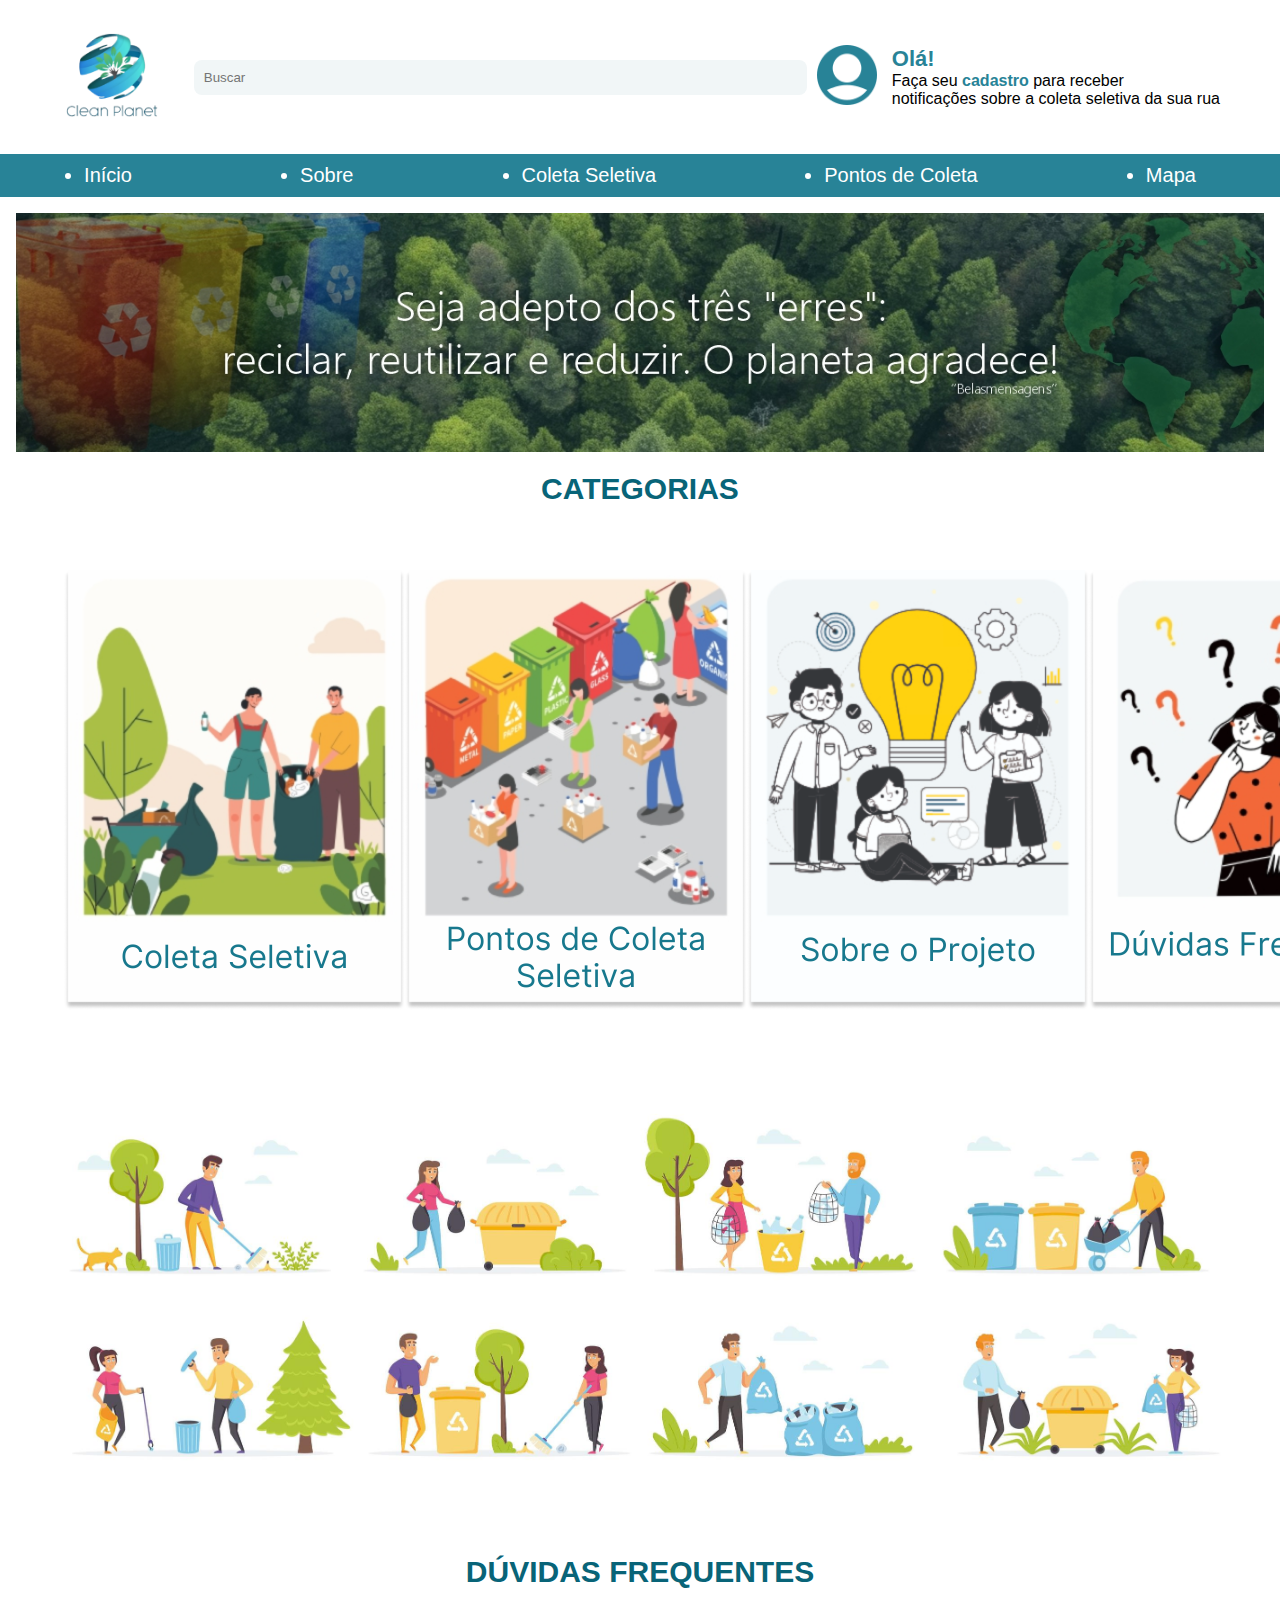
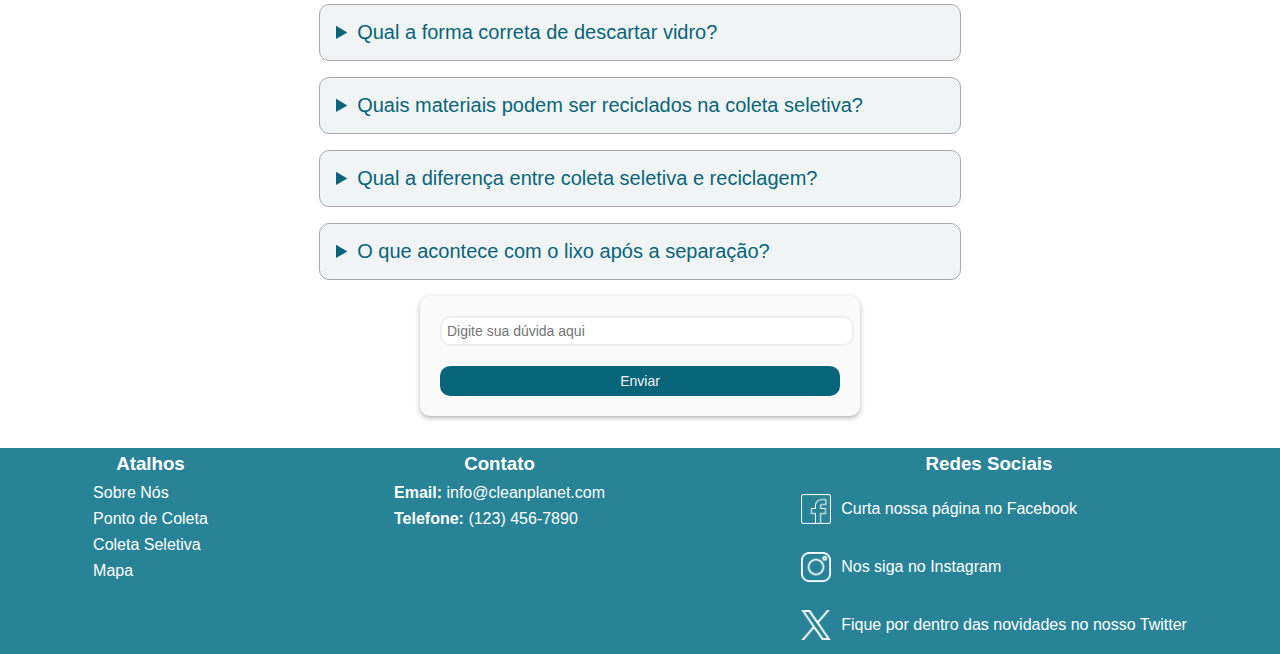
==== codigo-fonte/pages/home/index.html @ fd91656a "Arrumando o botão de enviar a dúvida" ====
<!DOCTYPE html>
<html lang="pt-br">
<head>
    <meta charset="UTF-8">
    <meta name="viewport" content="width=device-width, initial-scale=1.0">
    <title>Clean Planet</title>
    <link rel="stylesheet" href="../../css/global/global.css">
    <link rel="stylesheet" href="../../css/global/header.css">
    <link rel="stylesheet" href="../../css/global/">
    <link rel="stylesheet" href="../../css/home.css">

    
</head>

<body>
    <header>
        
        <div class="menu">
            <div class="logo">
            <a href="../home/index.html"><img src="../../img/header/logo.png" alt=""></a>
         </div>
            <div class="search">
            <input type="text" placeholder="Buscar">
            
            </div>
            <div class="user-icon">
            <a href="../editarCadastro/editarCadastro.html"><img src="../../img/header/usuario.png" alt="Icone Usuário" class="icon"></a>
            <span id="login">
                
                <span class="ola">Olá!</span><br>
                Faça seu <a href="../cadastro/cadastro.html" class="cadastro">cadastro</a> para receber <br>
                notificações sobre a coleta seletiva da sua rua
            </span>
            </div> 
        </div>
        <nav class="sub-header">
        <a href="../../pages/home/index.html"> <li>Início</li></a>
        <a href="../../pages/sobreNos/sobreNos.html"><li>Sobre</li></a>
        <a href="../../pages/coletaSeletiva/coletaSeletiva.html"><li>Coleta Seletiva</li></a>
        <a href="../../pages/pontosDeColeta/pontosDeColeta.html"><li>Pontos de Coleta</li></a>
        <a href="../../pages/mapa/mapa.html"><li>Mapa</li></a>
        
        </nav>
    </header>

    <section class="banner">
        <img src="/codigo-fonte/img/home/banner.png" alt="foto seja adepto dos três erres" class="img">
    </section>

    <section class="categorias">
        <h2 class="categorias__titulo">CATEGORIAS</h2>
        <ul  class="categorias__lista">
            <li class="categorias__item">
                <a href="/codigo-fonte/pages/coletaSeletiva/coletaSeletiva.html" class="categorias-texto categorias__link">
                    <img src="/codigo-fonte/img/home/coleta seletiva.png"></a>
             </li>
            <li class="categorias__item">
                    <a href="/codigo-fonte/pages/pontosDeColeta/pontosDeColeta.html" class="categorias-texto categorias__link">
                        <img src="/codigo-fonte/img/home/ponto de coleta.png"></a>
            </li>
             <li class="categorias__item">
                    <a href="/codigo-fonte/pages/sobreNos/sobreNos.html" class="categorias-texto categorias__link">
                         <img src="/codigo-fonte/img/home/sobre.png"></a>
            </li>
            <li class="categorias__item">
                <a href="#" class="categorias-texto categorias__link">
                    <img src="/codigo-fonte/img/home/dúvidas.png"></a>
            </li>
        </ul>
    </section>

    <section>
        <img src="/codigo-fonte/img/home/banner2.jpg" class="img-noticias">
    </section>
    
    <section style="margin: 2em;">
        <h2 class="duvidas" style="padding: 0 0 0.5em 0;">DÚVIDAS FREQUENTES</h2>

        <div class="container">
                <div class="duvidas__quadrado">
                    <details>
                        <summary class="duvidas__pergunta">Qual a forma correta de descartar vidro?</summary>
                        <p class="duvidas__resposta">O vidro deve ser colocado em uma caixa de papelão.</p>

                    </details>
                </div>

                <div class="duvidas__quadrado">
                    <details> 
                        <summary class="duvidas__pergunta">Quais materiais podem ser reciclados na coleta seletiva?</summary>
                        <p class="duvidas__resposta">Os materias que podem ser reciclados podem variam de acordo com a localidade. No entanto, os materiais a seguir são geralmente aceitos na coleta seletiva: papel, papelão, vidro, plástico, metal, eletrônicos e materiais orgânicos. </p>
                    </details>
                </div>

                <div class="duvidas__quadrado">
                    <details>
                        <summary class="duvidas__pergunta">Qual a diferença entre coleta seletiva e reciclagem?</summary>
                        <p class="duvidas__resposta">A reciclagem consiste no reaproveitamento de materiais para a fabricação de matéria-prima. Ou seja, os materiais como vidro, plástico e papel são reutilizados para gerarem outros. Já a coleta seletiva é um mecanismo de recolha dos resíduos, os quais são classificados de acordo com sua origem e depositados em contentores indicados por cores. Em resumo, a coleta seletiva é a separação dos materiais e a reciclagem é a transformação das matérias primas que podem ser reaproveitadas.</p>
                    </details>
                </div>

                <div class="duvidas__quadrado">
                    <details>
                        <summary class="duvidas__pergunta">O que acontece com o lixo após a separação?</summary>
                        <p class="duvidas__resposta">Após ser coletado, esse material passa por um processo de seleção que tem por objetivo separar o lixo de acordo com suas características e identificar os produtos que estão em condições de serem reciclados. Feita essa seleção, os materiais são compactados e vendidos para a indústria como matéria-prima.</p>
                    </details>
                </div>

                <form id="form" class="form" action="https://formsubmit.co/ajax/leticia.souza@sga.pucminas.br" method="POST" data-form>
                    <div class="form-controle">
                        <input type="text" id="pergunta" placeholder="Digite sua dúvida aqui">
                    

                    </div>
                    
                    <button type="submit" data-button>Enviar</button>
                </form>


               
        </div>

    </section>


    <footer>
        <div class="Information">
            <h3>Atalhos</h3>
            <a href="../sobreNos/sobreNos.html">Sobre Nós</a>
            <a href="../pontosDeColeta/pontosDeColeta.html">Ponto de Coleta</a>
            <a href="../coletaSeletiva/coletaSeletiva.html">Coleta Seletiva</a>
            <a href="../mapa/mapa.html">Mapa</a>
        </div>
        
        
        <div class="contact">
            <h3>Contato</h3>
            <p><span>Email:</span> info@cleanplanet.com</p>
            <p><span>Telefone:</span> (123) 456-7890</p>
        </div>
    
        <div class="social-media">
           <h3>Redes Sociais</h3> 
            <a href="#"><img src="../../img/footer/facebook (4).png" alt="icon facebook branco vazado"> Curta nossa página no Facebook</a></a>
            <a href="#"><img src="../../img/footer/instagram.png" alt="icon instagram branco vazado">Nos siga no Instagram</a></a></a>
            <a href="#"><img src="../../img/footer/twitter (2).png" alt="icon twitter branco vazado">Fique por dentro das novidades no nosso Twitter</a></a></a>
        </div>
    </footer> 
    <script src="https://code.jquery.com/jquery-3.7.1.min.js" integrity="sha256-/JqT3SQfawRcv/BIHPThkBvs0OEvtFFmqPF/lYI/Cxo=" crossorigin="anonymous"></script>
    <script src="/codigo-fonte/js/home.js" defer></script>
    <script src="/codigo-fonte/js/cadastro.js" defer></script>
    <script src="/codigo-fonte/js/notificacao.js" defer></script>

</body>

</html>
---- codigo-fonte/css/global/global.css ----
*{
    margin: 0;
    padding: 0;
}

body {
    font-family: 'Inter', sans-serif;
}
---- codigo-fonte/css/global/header.css ----
.menu {
    background-color: #fff;
    color: #000;
    display: flex;
    align-items: center;
    justify-content: space-between;
    padding: 10px 20px;
}

.logo img {
    height: 110px;
    padding: 10px 10px 10px 20px;
    margin-right: auto;
}

.search {
    display: flex;
    flex: 1;
    justify-content: center;
}

.search input {
    border: none;
    border-radius: 8px;
    width: 100%;
    padding: 10px;
    background-color: #F1F6F7;
    margin-right: 10px;
}

.search button {
    background-color: #fff;
    border: none;
    padding: 10px;
    cursor: pointer;
}

.user-icon {

    display: flex;
    align-items: center;
    font-size: 16px;
    margin-right: 40px;
    position: relative;
}

.ola {
    font-size: 22px;
    color: #288397;
    font-weight: bold;

}

.cadastro {
    text-decoration: none;
    color: #288397;
    font-weight: bold;

}

.icon {
    height: 60px;
    margin-right: 15px;
}

.sub-header {
    background-color: #288397;
    color: #fff;
    display: flex;
    justify-content: space-around;
    padding: 10px 0;
    font-size: 20px;

}

.sub-header a {
    text-decoration: none;
    color: #fff;
    margin: 0 20px;
}

@media screen and (max-width: 650px) {
    .user-icon {
        font-size: 12px;
    }
    
    .sub-header a {
        font-size: 15px;
    }
}
 /* Ajustes para telas menores */
 @media screen and (max-width: 600px) {
    .header {
      padding: 10px;
    }
  
    .logo {
      max-width: 80%;
    }
  
    .menu {
      flex-direction: column;
      align-items: center;
    }
  
    .footer {
      padding: 10px;
    }
  }
---- codigo-fonte/css/home.css ----
@import url(global/header.css);
@import url(global/footer.css);
@import url(global/global.css);

:root {
    --cor-fundo: #FFFF;
    --cor-principal: #086478;
    --laranja: #FBA728;
    --roxo: #892172;
}


body{
    background-color: var(--cor-fundo);
    font-weight: 500;

    
}


.img {
    height: auto;
    width: 100%;
}

.banner {
    padding: 16px;
}

.categorias__titulo {
    text-align: center;
    color: var(--cor-principal);
    font-size: 30px;
}



.categorias__lista{
    display: flex;
    justify-content: space-between;
    padding: 4em;
}

.categorias__item {
     list-style-type: none;
}


.img-noticias {
    width: 100%;
    align-items: center;
}

.duvidas {
    text-align: center;
    color: var(--cor-principal);
    font-size: 30px;
    padding: 0 2em;
}

.container {
    display: flex;
    flex-direction: column;
    gap: 16px;
    align-items: center;
}

.duvidas__quadrado {
    display: flex;
    flex-direction: column;
    gap: 12px;
    background-color: #f0f4f5;
    border: 1px solid #A9A9A9;
    border-radius: 10px;
    padding: 1em;
    width: 50%;

}

.duvidas__pergunta {
    color: var(--cor-principal);
    font-size: 20px;
    
}

.duvidas__resposta {
    color: #61677A;
}

.form {
    background-color: #fafafa;
    border-radius: 10px;
    box-shadow: 0 2px 5px rgba(0, 0, 0, 0.3);
    width: 400px;
    max-width: 100%;
    padding: 20px;
}

.form-controle {
    margin-bottom: 10px;
    padding-bottom: 10px;
    position: relative;
}

.form-controle label {
    margin-bottom: 5px;
}

.form-controle input {
    border: 2px solid #f0f0f0;
    border-radius: 10px;
    font-size: 14px;
    width: 100%;
    padding: 5px;
}

.form button {
    background-color: var(--cor-principal);
    border: 2px solid var(--cor-principal);
    color: #f0f0f0;
    font-size: 14px;
    width: 100%;
    border-radius: 10px;
    padding: 5px;
}
@media screen and (max-width: 600px){
    .categorias__lista{
        display:block
        
    } 

}
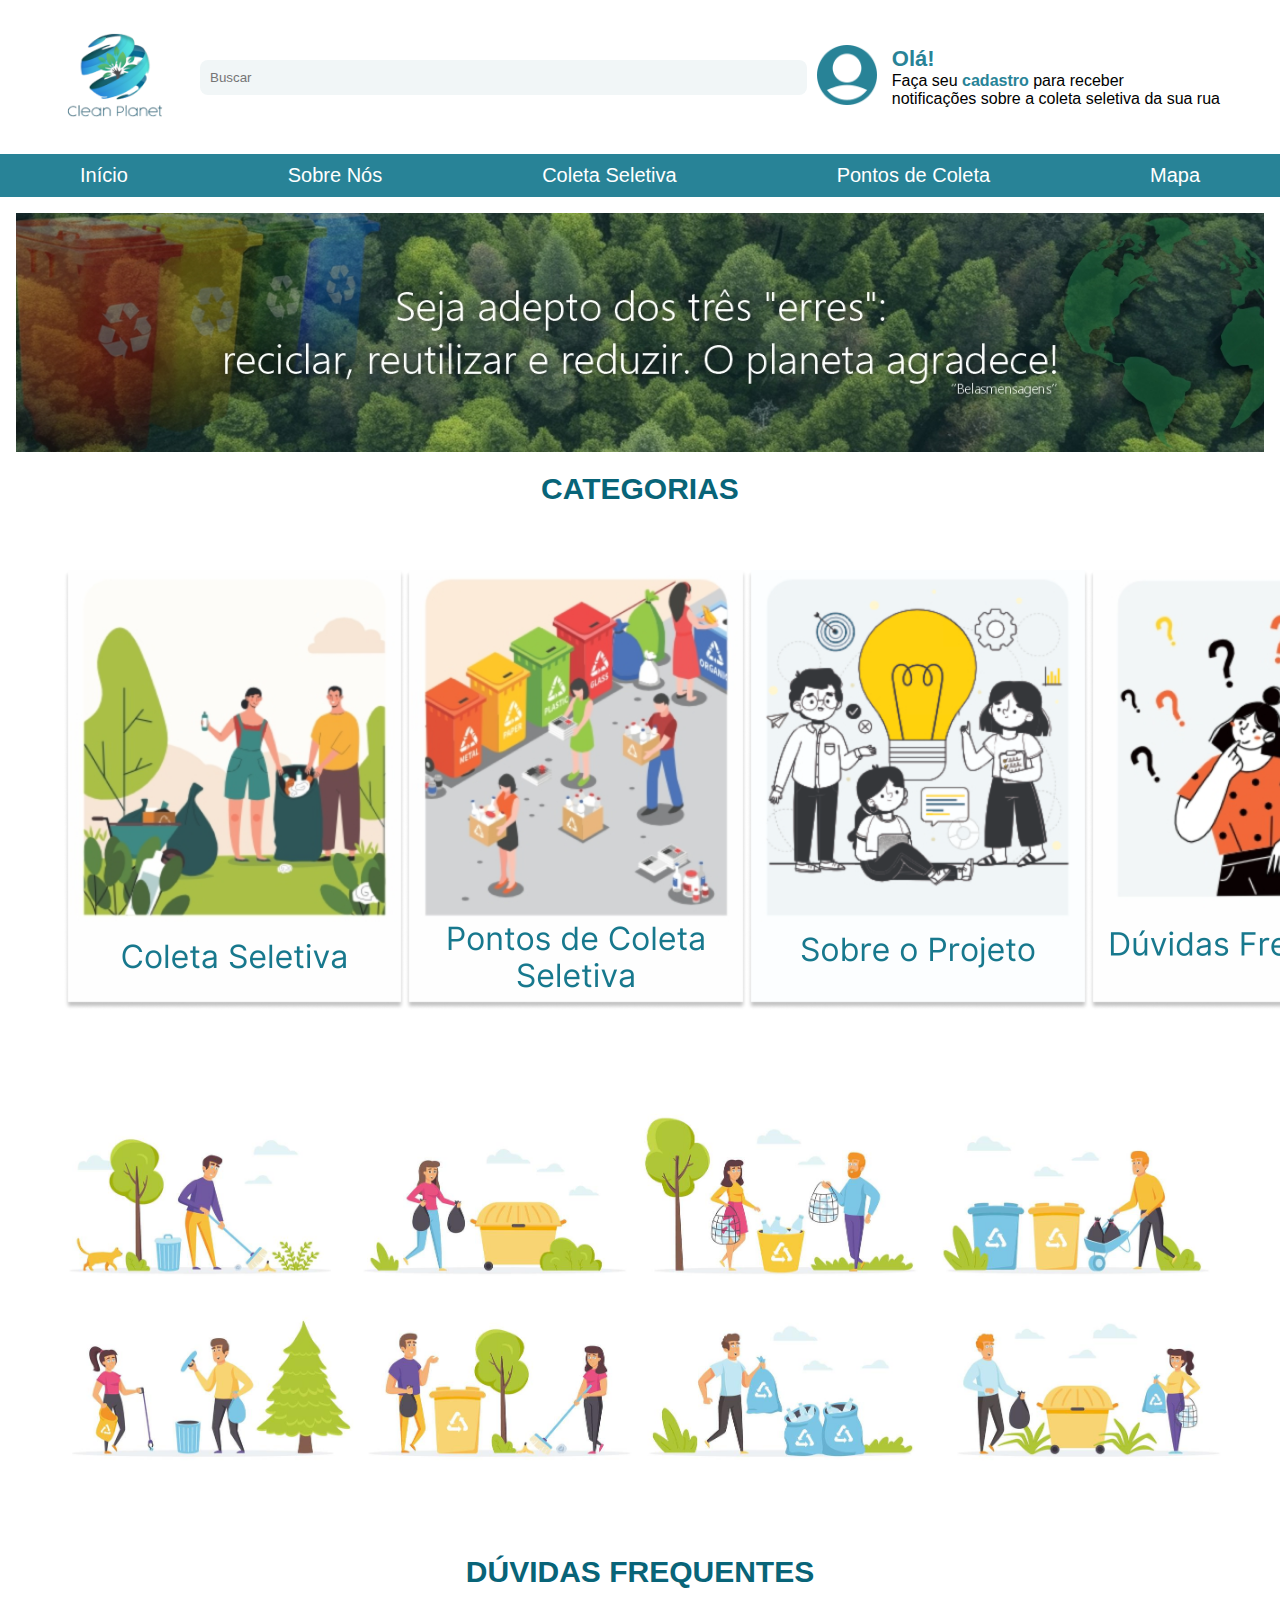
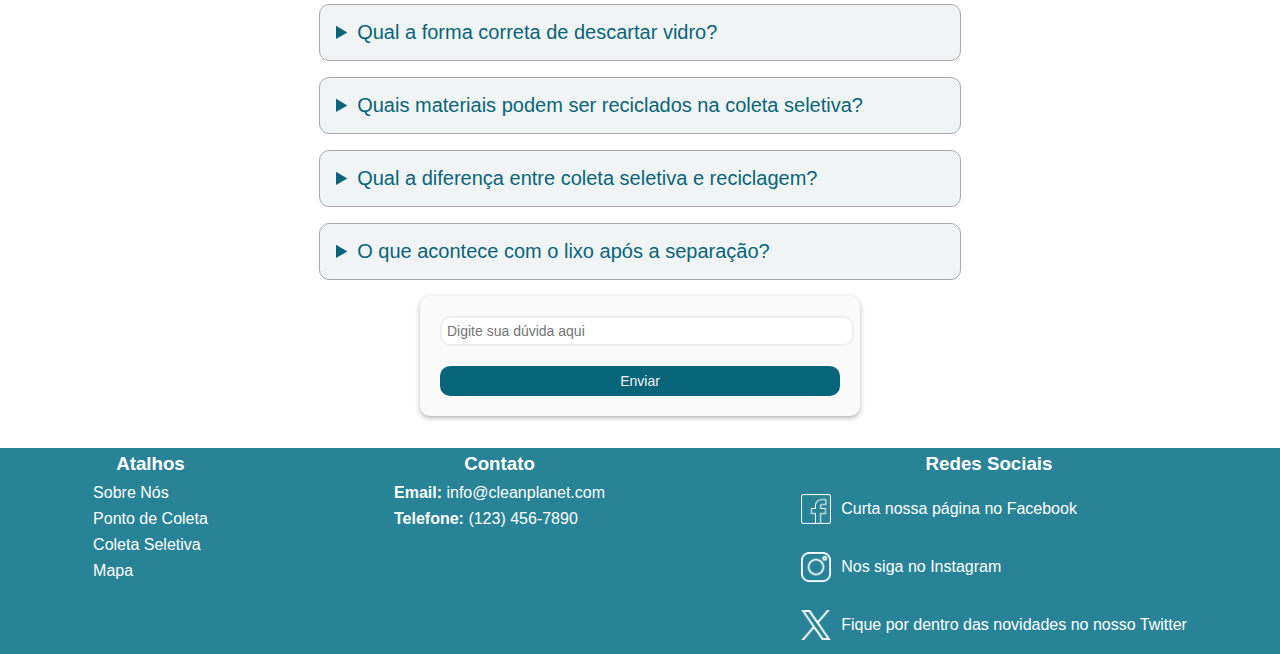
==== commit 6d8dc1dd: "feat: reajuste no CSS" ====
--- a/codigo-fonte/pages/home/index.html
+++ b/codigo-fonte/pages/home/index.html
@@ -34,11 +34,11 @@
             </div> 
         </div>
         <nav class="sub-header">
-        <a href="../../pages/home/index.html"> <li>Início</li></a>
-        <a href="../../pages/sobreNos/sobreNos.html"><li>Sobre</li></a>
-        <a href="../../pages/coletaSeletiva/coletaSeletiva.html"><li>Coleta Seletiva</li></a>
-        <a href="../../pages/pontosDeColeta/pontosDeColeta.html"><li>Pontos de Coleta</li></a>
-        <a href="../../pages/mapa/mapa.html"><li>Mapa</li></a>
+        <a href="../../pages/home/index.html"> Início </a>
+        <a href="../../pages/sobreNos/sobreNos.html">Sobre Nós</a>
+        <a href="../../pages/coletaSeletiva/coletaSeletiva.html">Coleta Seletiva</a>
+        <a href="../../pages/pontosDeColeta/pontosDeColeta.html">Pontos de Coleta</a>
+        <a href="../../pages/mapa/mapa.html">Mapa</a>
         
         </nav>
     </header>
--- a/codigo-fonte/css/global/header.css
+++ b/codigo-fonte/css/global/header.css
@@ -9,6 +9,7 @@
 
 .logo img {
     height: 110px;
+    width: 150px;
     padding: 10px 10px 10px 20px;
     margin-right: auto;
 }
@@ -60,6 +61,7 @@
 
 .icon {
     height: 60px;
+    width: 60px;
     margin-right: 15px;
 }
 
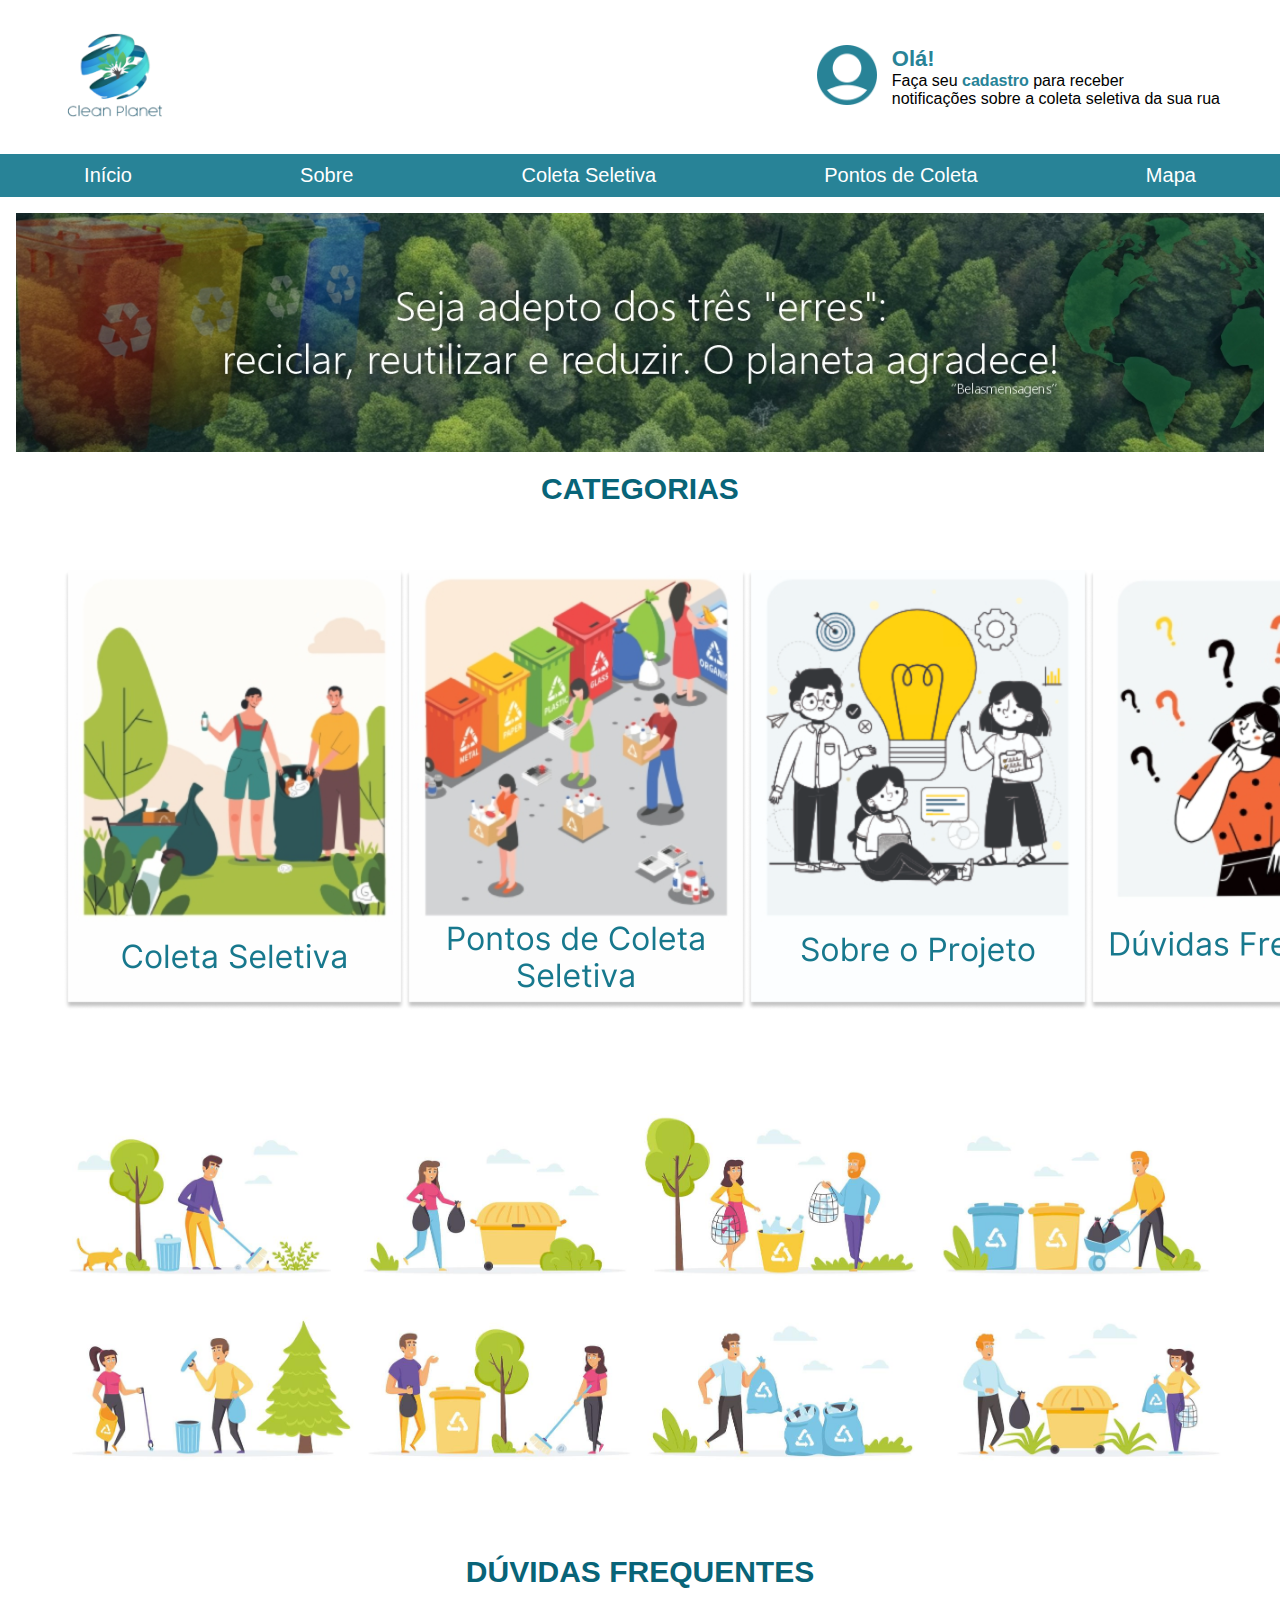
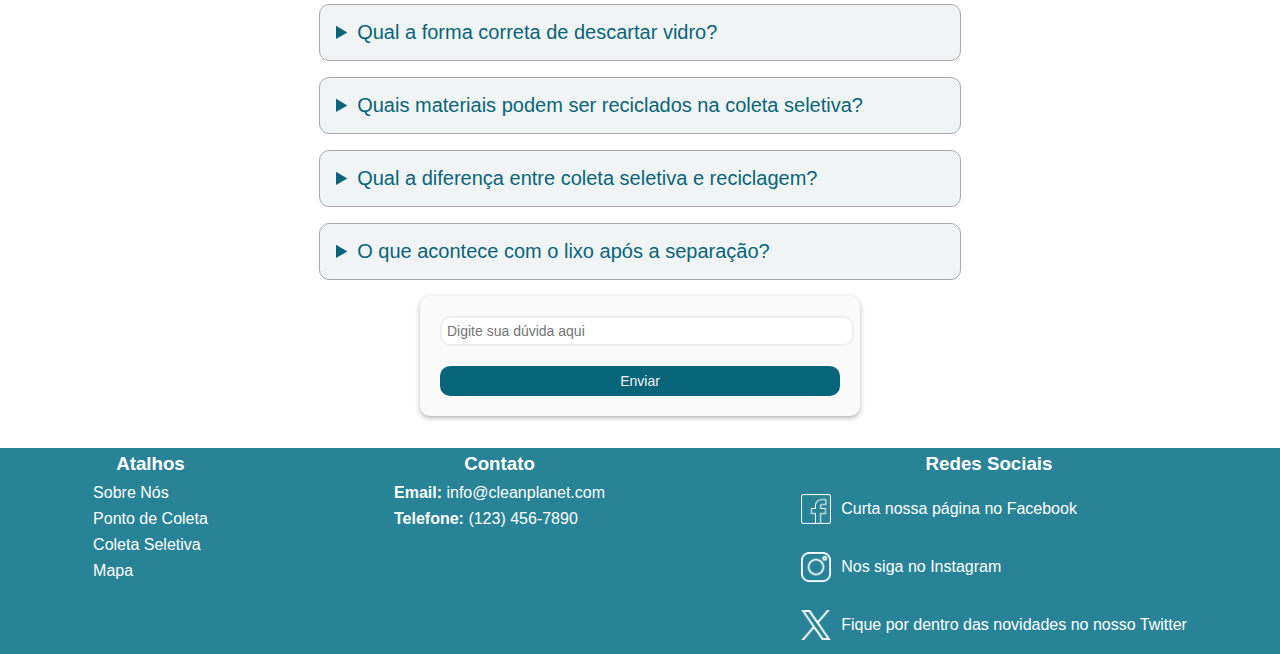
==== commit 617c31dc: "teste" ====
--- a/codigo-fonte/pages/home/index.html
+++ b/codigo-fonte/pages/home/index.html
@@ -19,10 +19,7 @@
             <div class="logo">
             <a href="../home/index.html"><img src="../../img/header/logo.png" alt=""></a>
          </div>
-            <div class="search">
-            <input type="text" placeholder="Buscar">
-            
-            </div>
+         
             <div class="user-icon">
             <a href="../editarCadastro/editarCadastro.html"><img src="../../img/header/usuario.png" alt="Icone Usuário" class="icon"></a>
             <span id="login">
@@ -34,11 +31,11 @@
             </div> 
         </div>
         <nav class="sub-header">
-        <a href="../../pages/home/index.html"> Início </a>
-        <a href="../../pages/sobreNos/sobreNos.html">Sobre Nós</a>
-        <a href="../../pages/coletaSeletiva/coletaSeletiva.html">Coleta Seletiva</a>
-        <a href="../../pages/pontosDeColeta/pontosDeColeta.html">Pontos de Coleta</a>
-        <a href="../../pages/mapa/mapa.html">Mapa</a>
+            <a href="../../pages/home/index.html"> Início</a>
+            <a href="../../pages/sobreNos/sobreNos.html"> Sobre</a>
+            <a href="../../pages/coletaSeletiva/coletaSeletiva.html">Coleta Seletiva</a>
+            <a href="../../pages/pontosDeColeta/pontosDeColeta.html">Pontos de Coleta</a>
+            <a href="../../pages/mapa/mapa.html">Mapa</a>
         
         </nav>
     </header>
